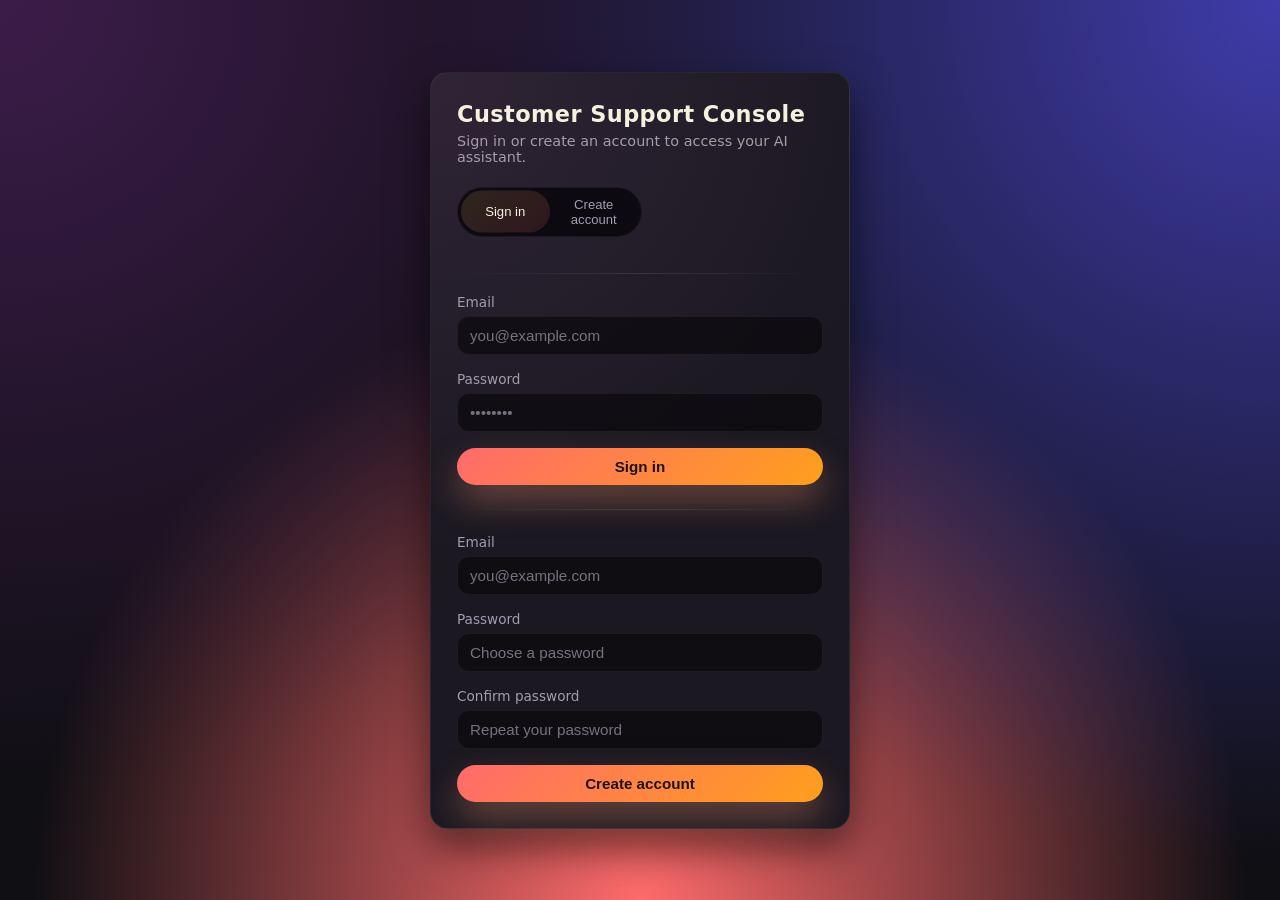
==== frontend/index.html @ c40a1b2e "changes in rag.py for better doc chunking and retrieving" ====
<!DOCTYPE html>
<html lang="en">
  <head>
    <meta charset="UTF-8" />
    <title>Support Portal – Access</title>
    <meta name="viewport" content="width=device-width, initial-scale=1" />
    <link rel="stylesheet" href="/frontend/styles.css" />
  </head>
  <body class="page page--centered">
    <div class="card card--auth">
      <header class="card__header">
        <h1 class="card__title">Customer Support Console</h1>
        <p class="card__subtitle">
          Sign in or create an account to access your AI assistant.
        </p>
      </header>

      <div class="auth-toggle">
        <button
          type="button"
          class="auth-toggle__tab auth-toggle__tab--active"
          data-target="login"
        >
          Sign in
        </button>
        <button type="button" class="auth-toggle__tab" data-target="signup">
          Create account
        </button>
      </div>

      <div class="auth-divider"></div>

      <form id="login-form" class="form auth-form auth-form--visible">
        <div class="form__field">
          <label for="login-email" class="form__label">Email</label>
          <input
            id="login-email"
            name="email"
            type="email"
            class="input"
            placeholder="you@example.com"
            required
          />
        </div>

        <div class="form__field">
          <label for="login-password" class="form__label">Password</label>
          <input
            id="login-password"
            name="password"
            type="password"
            class="input"
            placeholder="••••••••"
            required
          />
        </div>

        <button type="submit" class="button button--primary">
          <span class="button__label">Sign in</span>
        </button>

        <p id="login-error" class="form__error" hidden></p>
      </form>

      <div class="auth-divider auth-divider--between"></div>

      <form id="signup-form" class="form auth-form">
        <div class="form__field">
          <label for="signup-email" class="form__label">Email</label>
          <input
            id="signup-email"
            name="email"
            type="email"
            class="input"
            placeholder="you@example.com"
            required
          />
        </div>

        <div class="form__field">
          <label for="signup-password" class="form__label">Password</label>
          <input
            id="signup-password"
            name="password"
            type="password"
            class="input"
            placeholder="Choose a password"
            minlength="6"
            required
          />
        </div>

        <div class="form__field">
          <label for="signup-password-confirm" class="form__label"
            >Confirm password</label
          >
          <input
            id="signup-password-confirm"
            name="passwordConfirm"
            type="password"
            class="input"
            placeholder="Repeat your password"
            minlength="6"
            required
          />
        </div>

        <button type="submit" class="button button--primary">
          <span class="button__label">Create account</span>
        </button>

        <p id="signup-error" class="form__error" hidden></p>
        <p id="signup-success" class="form__success" hidden>
          Account created. You can now sign in.
        </p>
      </form>
    </div>

    <script src="/frontend/login.js"></script>
  </body>
</html>
---- frontend/styles.css ----
:root {
  --bg: #100f14;
  --bg-elevated: #1c1a21;
  --bg-elevated-soft: #25222d;
  --accent: #ff6b6b; /* coral */
  --accent-soft: #ffd166; /* warm amber */
  --accent-strong: #ff9f1c;
  --text: #f4f1de;
  --text-muted: #a39cae;
  --border-subtle: rgba(255, 255, 255, 0.06);
  --shadow-soft: 0 18px 40px rgba(0, 0, 0, 0.55);
  --radius-lg: 18px;
  --radius-md: 12px;
  --radius-pill: 999px;
  --transition-fast: 160ms ease-out;
}

*,
*::before,
*::after {
  box-sizing: border-box;
}

html,
body {
  margin: 0;
  padding: 0;
}

body {
  min-height: 100vh;
  font-family: system-ui, -apple-system, BlinkMacSystemFont, "SF Pro Text",
    "Segoe UI", sans-serif;
  background:
    radial-gradient(circle at 0% 0%, #3c1c4a 0, transparent 50%),
    radial-gradient(circle at 100% 0%, #3f3caa 0, transparent 55%),
    radial-gradient(circle at 50% 100%, #ff6b6b 0, transparent 55%),
    var(--bg);
  color: var(--text);
  -webkit-font-smoothing: antialiased;
}

.page {
  display: flex;
  min-height: 100vh;
}

.page--centered {
  align-items: center;
  justify-content: center;
  padding: 32px 16px;
}

.card {
  width: 100%;
  max-width: 420px;
  background: radial-gradient(circle at 0 0, #2f2436 0, #1b1821 55%);
  border-radius: var(--radius-lg);
  box-shadow: var(--shadow-soft);
  padding: 28px 26px 26px;
  border: 1px solid var(--border-subtle);
}

.card__header {
  margin-bottom: 22px;
}

.card__title {
  margin: 0 0 6px;
  font-size: 1.4rem;
  letter-spacing: 0.02em;
}

.card__subtitle {
  margin: 0;
  font-size: 0.9rem;
  color: var(--text-muted);
}

.auth-toggle {
  display: inline-flex;
  padding: 3px;
  border-radius: 999px;
  background: rgba(9, 7, 12, 0.85);
  border: 1px solid rgba(255, 255, 255, 0.06);
  margin-bottom: 16px;
}

.auth-toggle__tab {
  flex: 1;
  border-radius: 999px;
  border: none;
  padding: 6px 12px;
  font-size: 0.82rem;
  cursor: pointer;
  background: transparent;
  color: var(--text-muted);
  transition: background var(--transition-fast), color var(--transition-fast),
    transform var(--transition-fast);
}

.auth-toggle__tab--active {
  background: linear-gradient(135deg, rgba(255, 209, 102, 0.14), rgba(255, 107, 107, 0.14));
  color: var(--text);
  transform: translateY(-0.5px);
}

.auth-divider {
  height: 1px;
  background: linear-gradient(
    90deg,
    transparent,
    rgba(255, 255, 255, 0.1),
    transparent
  );
  margin: 20px 0;
}

.auth-divider--between {
  margin: 24px 0;
}

.auth-form {
  display: none;
}

.auth-form--visible {
  display: flex;
}

.form {
  display: flex;
  flex-direction: column;
  gap: 16px;
}

.form__field {
  display: flex;
  flex-direction: column;
  gap: 6px;
}

.form__label {
  font-size: 0.85rem;
  color: var(--text-muted);
}

.input {
  border-radius: 12px;
  border: 1px solid var(--border-subtle);
  background: rgba(10, 9, 14, 0.7);
  color: var(--text);
  padding: 10px 12px;
  font-size: 0.95rem;
  outline: none;
  transition: border-color var(--transition-fast),
    box-shadow var(--transition-fast), background var(--transition-fast);
  resize: none;
}

.input::placeholder {
  color: rgba(163, 156, 174, 0.7);
}

.input:focus {
  border-color: rgba(255, 155, 108, 0.9);
  box-shadow: 0 0 0 1px rgba(255, 155, 108, 0.5);
  background: rgba(10, 9, 14, 0.95);
}

.input--multiline {
  min-height: 40px;
  max-height: 140px;
}

.button {
  border: none;
  border-radius: var(--radius-pill);
  padding: 10px 18px;
  font-size: 0.95rem;
  cursor: pointer;
  display: inline-flex;
  align-items: center;
  justify-content: center;
  gap: 6px;
  transition: transform var(--transition-fast),
    box-shadow var(--transition-fast), background var(--transition-fast),
    opacity 120ms ease-out;
}

.button--primary {
  background: linear-gradient(135deg, var(--accent), var(--accent-strong));
  color: #1f130f;
  font-weight: 600;
  box-shadow: 0 16px 35px rgba(255, 155, 108, 0.35);
}

.button--primary:hover {
  transform: translateY(-1px);
  box-shadow: 0 18px 45px rgba(255, 155, 108, 0.5);
}

.button--primary:active {
  transform: translateY(0);
  box-shadow: 0 10px 24px rgba(255, 155, 108, 0.3);
}

.button--secondary {
  background: rgba(163, 156, 174, 0.12);
  color: var(--text);
  font-weight: 500;
  border: 1px solid rgba(255, 255, 255, 0.08);
  width: 100%;
}

.button--secondary:hover {
  background: rgba(163, 156, 174, 0.18);
  border-color: rgba(255, 255, 255, 0.12);
  transform: translateY(-1px);
}

.button--secondary:active {
  transform: translateY(0);
}

.button:disabled {
  opacity: 0.6;
  cursor: default;
  transform: none;
  box-shadow: none;
}

.button__label {
  white-space: nowrap;
}

.form__error {
  margin: 4px 0 0;
  font-size: 0.85rem;
  color: #ffb3b3;
}

.form__success {
  margin: 4px 0 0;
  font-size: 0.85rem;
  color: #d1ffb3;
}

.layout {
  display: grid;
  grid-template-columns: minmax(0, 260px) minmax(0, 1fr);
  width: 100%;
  min-height: 100vh;
}

.sidebar {
  padding: 20px 18px;
  background: linear-gradient(160deg, #201627 0%, #141018 60%, #241320 100%);
  border-right: 1px solid rgba(255, 255, 255, 0.04);
  display: flex;
  flex-direction: column;
  gap: 22px;
}

.sidebar__brand {
  display: flex;
  align-items: center;
  gap: 10px;
  margin-bottom: 6px;
}

.sidebar__logo {
  width: 28px;
  height: 28px;
  border-radius: 999px;
  display: inline-flex;
  align-items: center;
  justify-content: center;
  background: radial-gradient(circle at 30% 0, #ffd166, #ff6b6b 60%);
  color: #1d1112;
  font-size: 0.9rem;
}

.sidebar__title {
  font-weight: 600;
  letter-spacing: 0.03em;
  font-size: 0.95rem;
}

.sidebar__section {
  margin-top: 8px;
}

.sidebar__section--bottom {
  margin-top: auto;
  padding-top: 20px;
  border-top: 1px solid rgba(255, 255, 255, 0.06);
}

.sidebar__label {
  margin: 0 0 8px;
  font-size: 0.78rem;
  text-transform: uppercase;
  letter-spacing: 0.12em;
  color: var(--text-muted);
}

.chip {
  display: inline-flex;
  align-items: center;
  justify-content: center;
  padding: 6px 12px;
  border-radius: var(--radius-pill);
  border: 1px solid rgba(255, 209, 102, 0.4);
  background: rgba(255, 209, 102, 0.1);
  color: var(--accent-soft);
  font-size: 0.8rem;
  cursor: pointer;
  transition: background var(--transition-fast), transform var(--transition-fast),
    border-color var(--transition-fast);
}

.chip:hover {
  background: rgba(255, 209, 102, 0.18);
  transform: translateY(-0.5px);
  border-color: rgba(255, 209, 102, 0.7);
}

.chat {
  display: flex;
  flex-direction: column;
  padding: 18px 18px 16px;
}

.chat__header {
  display: flex;
  justify-content: space-between;
  align-items: center;
  padding: 10px 12px 12px;
  border-radius: var(--radius-md);
  background: linear-gradient(
    135deg,
    rgba(255, 209, 102, 0.06),
    rgba(255, 107, 107, 0.04)
  );
  border: 1px solid rgba(255, 255, 255, 0.04);
  backdrop-filter: blur(16px);
}

.chat__title {
  margin: 0 0 4px;
  font-size: 1.1rem;
}

.chat__subtitle {
  margin: 0;
  font-size: 0.85rem;
  color: var(--text-muted);
}

.chat__messages {
  flex: 1;
  margin: 14px 0;
  padding: 12px;
  border-radius: var(--radius-md);
  background: rgba(9, 7, 12, 0.7);
  border: 1px solid rgba(255, 255, 255, 0.04);
  overflow-y: auto;
  display: flex;
  flex-direction: column;
  gap: 10px;
}

.chat__composer {
  display: grid;
  grid-template-columns: minmax(0, 1fr) auto;
  gap: 10px;
  align-items: flex-end;
  padding-top: 10px;
  border-top: 1px solid rgba(255, 255, 255, 0.05);
}

.message {
  max-width: 80%;
  padding: 8px 10px;
  border-radius: 14px;
  font-size: 0.9rem;
  line-height: 1.4;
  word-wrap: break-word;
  white-space: pre-wrap;
}

.message--user {
  align-self: flex-end;
  background: linear-gradient(135deg, #ffd166, #ff9f1c);
  color: #26120a;
  border-bottom-right-radius: 4px;
}

.message--bot {
  align-self: flex-start;
  background: rgba(32, 28, 43, 0.9);
  border: 1px solid rgba(255, 255, 255, 0.05);
  border-bottom-left-radius: 4px;
}

.message__meta {
  display: flex;
  justify-content: flex-end;
  gap: 6px;
  margin-top: 4px;
  font-size: 0.72rem;
  color: rgba(244, 241, 222, 0.6);
}

.message__role {
  text-transform: uppercase;
  letter-spacing: 0.14em;
}

.message__time {
  opacity: 0.8;
}

.stream-indicator {
  display: inline-flex;
  gap: 3px;
  margin-left: 6px;
}

.stream-indicator__dot {
  width: 4px;
  height: 4px;
  border-radius: 999px;
  background: rgba(255, 209, 102, 0.9);
  opacity: 0;
  animation: pulse 1s infinite ease-in-out;
}

.stream-indicator__dot:nth-child(2) {
  animation-delay: 0.18s;
}

.stream-indicator__dot:nth-child(3) {
  animation-delay: 0.36s;
}

@keyframes pulse {
  0%,
  100% {
    opacity: 0;
    transform: translateY(0);
  }
  50% {
    opacity: 1;
    transform: translateY(-1px);
  }
}

@media (max-width: 780px) {
  .layout {
    grid-template-columns: minmax(0, 1fr);
  }

  .sidebar {
    display: none;
  }

  .chat {
    padding: 14px 10px 10px;
  }

  .chat__messages {
    padding: 10px;
  }

  .message {
    max-width: 100%;
  }
}
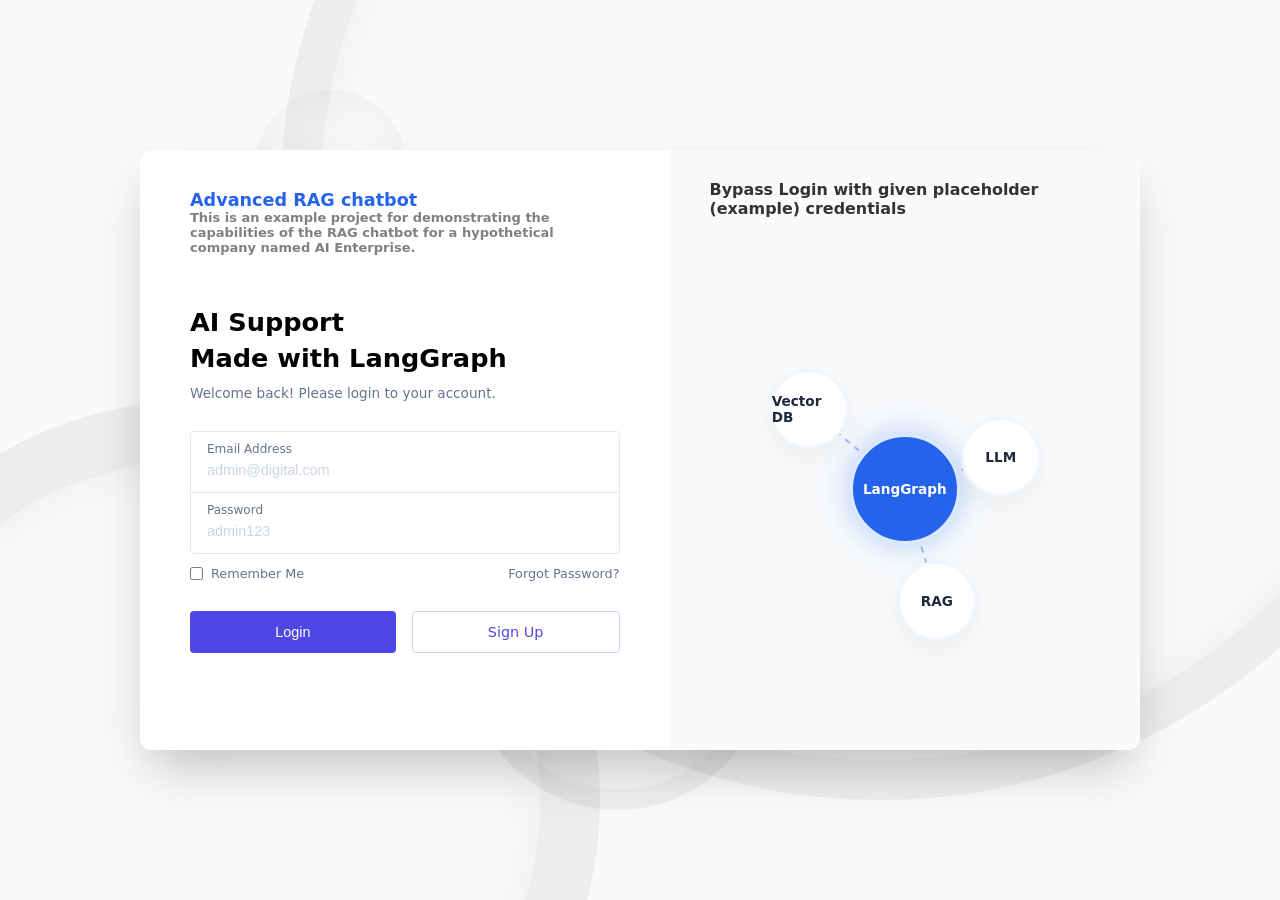
==== commit 0ddd9c11: "Move frontend directory from backend to root" ====
--- a/frontend/index.html
+++ b/frontend/index.html
@@ -1,122 +1,87 @@
 <!DOCTYPE html>
 <html lang="en">
-  <head>
+<head>
     <meta charset="UTF-8" />
-    <title>Support Portal – Access</title>
+    <title>Support Portal – Login</title>
     <meta name="viewport" content="width=device-width, initial-scale=1" />
     <link rel="stylesheet" href="/frontend/styles.css" />
-  </head>
-  <body class="page page--centered">
-    <div class="card card--auth">
-      <header class="card__header">
-        <h1 class="card__title">Customer Support Console</h1>
-        <p class="card__subtitle">
-          Sign in or create an account to access your AI assistant.
-        </p>
-      </header>
+</head>
+<body class="page page-auth">
+    <div class="bg-circles">
+        <div class="circle circle-1"></div>
+        <div class="circle circle-2"></div>
+        <div class="circle circle-3"></div>
+        <div class="circle circle-4"></div>
+    </div>
 
-      <div class="auth-toggle">
-        <button
-          type="button"
-          class="auth-toggle__tab auth-toggle__tab--active"
-          data-target="login"
-        >
-          Sign in
-        </button>
-        <button type="button" class="auth-toggle__tab" data-target="signup">
-          Create account
-        </button>
-      </div>
+    <div class="auth-card">
+        <!-- LEFT SIDE: FORM -->
+        <div class="auth-left">
+            <div class="brand-text">Advanced RAG chatbot <br>
+                <p style="color: grey; font-size: small;">This is an example project for demonstrating the capabilities of the RAG chatbot for a hypothetical company named AI Enterprise.</p>
+            </div>
+            
+            <div class="auth-header">
+                <h1 class="auth-title">AI Support<br>Made with LangGraph</h1>
+                <p class="auth-subtitle">Welcome back! Please login to your account.</p>
+            </div>
 
-      <div class="auth-divider"></div>
+            <form id="login-form" class="form auth-form">
+                <div class="form-group-container">
+                    <div class="form-group border-bottom">
+                        <label for="login-email">Email Address</label>
+                        <input id="login-email" name="email" type="email" class="input" placeholder="admin@digital.com" required />
+                    </div>
+                    <div class="form-group">
+                        <label for="login-password">Password</label>
+                        <input id="login-password" name="password" type="password" class="input" placeholder="admin123"" required />
+                    </div>
+                </div>
 
-      <form id="login-form" class="form auth-form auth-form--visible">
-        <div class="form__field">
-          <label for="login-email" class="form__label">Email</label>
-          <input
-            id="login-email"
-            name="email"
-            type="email"
-            class="input"
-            placeholder="you@example.com"
-            required
-          />
+                <div class="form-options">
+                    <label class="checkbox-label">
+                        <input type="checkbox" />
+                        <span>Remember Me</span>
+                    </label>
+                    <a href="#" class="forgot-link">Forgot Password?</a>
+                </div>
+
+                <div class="action-buttons">
+                    <button type="submit" class="btn btn-primary">Login</button>
+                    <a href="/signup" class="btn btn-outline">Sign Up</a>
+                </div>
+                <p id="login-error" class="form__error" hidden></p>
+            </form>
         </div>
 
-        <div class="form__field">
-          <label for="login-password" class="form__label">Password</label>
-          <input
-            id="login-password"
-            name="password"
-            type="password"
-            class="input"
-            placeholder="••••••••"
-            required
-          />
+        <!-- RIGHT SIDE: RAG/LANGGRAPH ILLUSTRATION -->
+        <div class="auth-right">
+            <nav class="top-nav">
+                <h3>Bypass Login with given placeholder (example) credentials</h3>
+            </nav>
+
+            <div class="illustration-container">
+                <div class="rag-graph">
+                    <!-- Central Node -->
+                    <div class="graph-node center-node">
+                        <span>LangGraph</span>
+                    </div>
+                    <!-- Orbiting Nodes -->
+                    <div class="graph-node orbit-node orbit-1"><span>Vector DB</span></div>
+                    <div class="graph-node orbit-node orbit-2"><span>LLM</span></div>
+                    <div class="graph-node orbit-node orbit-3"><span>RAG</span></div>
+                    
+                    <svg class="connecting-lines">
+                        <line x1="50%" y1="50%" x2="20%" y2="25%" class="pulse-line" />
+                        <line x1="50%" y1="50%" x2="80%" y2="40%" class="pulse-line" />
+                        <line x1="50%" y1="50%" x2="60%" y2="85%" class="pulse-line" />
+                    </svg>
+                </div>
+            </div>
         </div>
-
-        <button type="submit" class="button button--primary">
-          <span class="button__label">Sign in</span>
-        </button>
-
-        <p id="login-error" class="form__error" hidden></p>
-      </form>
-
-      <div class="auth-divider auth-divider--between"></div>
-
-      <form id="signup-form" class="form auth-form">
-        <div class="form__field">
-          <label for="signup-email" class="form__label">Email</label>
-          <input
-            id="signup-email"
-            name="email"
-            type="email"
-            class="input"
-            placeholder="you@example.com"
-            required
-          />
-        </div>
-
-        <div class="form__field">
-          <label for="signup-password" class="form__label">Password</label>
-          <input
-            id="signup-password"
-            name="password"
-            type="password"
-            class="input"
-            placeholder="Choose a password"
-            minlength="6"
-            required
-          />
-        </div>
-
-        <div class="form__field">
-          <label for="signup-password-confirm" class="form__label"
-            >Confirm password</label
-          >
-          <input
-            id="signup-password-confirm"
-            name="passwordConfirm"
-            type="password"
-            class="input"
-            placeholder="Repeat your password"
-            minlength="6"
-            required
-          />
-        </div>
-
-        <button type="submit" class="button button--primary">
-          <span class="button__label">Create account</span>
-        </button>
-
-        <p id="signup-error" class="form__error" hidden></p>
-        <p id="signup-success" class="form__success" hidden>
-          Account created. You can now sign in.
-        </p>
-      </form>
     </div>
 
     <script src="/frontend/login.js"></script>
-  </body>
+</body>
 </html>
 
--- a/frontend/styles.css
+++ b/frontend/styles.css
@@ -1,481 +1,455 @@
+/* --- Variables & Reset --- */
 :root {
-  --bg: #100f14;
-  --bg-elevated: #1c1a21;
-  --bg-elevated-soft: #25222d;
-  --accent: #ff6b6b; /* coral */
-  --accent-soft: #ffd166; /* warm amber */
-  --accent-strong: #ff9f1c;
-  --text: #f4f1de;
-  --text-muted: #a39cae;
-  --border-subtle: rgba(255, 255, 255, 0.06);
-  --shadow-soft: 0 18px 40px rgba(0, 0, 0, 0.55);
-  --radius-lg: 18px;
-  --radius-md: 12px;
-  --radius-pill: 999px;
+  --bg-primary: #3b82f6; /* Bright Blue matches exactly to the image */
+  --bg-chat: #f8fafc;
+  --text-main: #333333;
+  --text-muted: #64748b;
+  --border-color: #e2e8f0;
+  --accent: #2563eb;
+  --radius-lg: 12px;
   --transition-fast: 160ms ease-out;
 }
 
-*,
-*::before,
-*::after {
+*, *::before, *::after {
   box-sizing: border-box;
-}
-
-html,
-body {
   margin: 0;
   padding: 0;
 }
 
 body {
   min-height: 100vh;
-  font-family: system-ui, -apple-system, BlinkMacSystemFont, "SF Pro Text",
-    "Segoe UI", sans-serif;
-  background:
-    radial-gradient(circle at 0% 0%, #3c1c4a 0, transparent 50%),
-    radial-gradient(circle at 100% 0%, #3f3caa 0, transparent 55%),
-    radial-gradient(circle at 50% 100%, #ff6b6b 0, transparent 55%),
-    var(--bg);
-  color: var(--text);
+  font-family: system-ui, -apple-system, BlinkMacSystemFont, "Segoe UI", Roboto, sans-serif;
+  color: var(--text-main);
   -webkit-font-smoothing: antialiased;
-}
-
-.page {
-  display: flex;
-  min-height: 100vh;
-}
-
-.page--centered {
+  overflow-x: hidden;
+}
+
+/* --- Auth Page Styles --- */
+.page-auth {
+  background-color: var(--bg-primary);
+  display: flex;
   align-items: center;
   justify-content: center;
   padding: 32px 16px;
-}
-
-.card {
+  position: relative;
+}
+
+.bg-circles {
+  position: absolute;
+  top: 0; left: 0; width: 100%; height: 100%;
+  z-index: 0; overflow: hidden; pointer-events: none;
+}
+
+.circle {
+  position: absolute;
+  border-radius: 50%;
+  border: 40px solid rgba(0, 0, 0, 0.05);
+  box-shadow: inset 0 0 50px rgba(0, 0, 0, 0.05);
+  animation: bgRotate 60s linear infinite;
+}
+
+@keyframes bgRotate {
+  from { transform: rotate(0deg); }
+  to { transform: rotate(360deg); }
+}
+
+.circle-1 { width: 1200px; height: 1200px; top: -400px; right: -200px; }
+.circle-2 { width: 800px; height: 800px; bottom: -300px; left: -200px; border-width: 60px; }
+.circle-3 { width: 300px; height: 300px; bottom: 10%; right: 40%; border-width: 20px; }
+.circle-4 { width: 150px; height: 150px; top: 10%; left: 20%; background-color: rgba(255, 255, 255, 0.05); border: none; }
+
+.auth-card {
+  position: relative;
+  z-index: 1;
+  background: #ffffff;
+  border-radius: var(--radius-lg);
+  box-shadow: 0 25px 50px -12px rgba(0, 0, 0, 0.25);
   width: 100%;
-  max-width: 420px;
-  background: radial-gradient(circle at 0 0, #2f2436 0, #1b1821 55%);
-  border-radius: var(--radius-lg);
-  box-shadow: var(--shadow-soft);
-  padding: 28px 26px 26px;
-  border: 1px solid var(--border-subtle);
-}
-
-.card__header {
-  margin-bottom: 22px;
-}
-
-.card__title {
-  margin: 0 0 6px;
-  font-size: 1.4rem;
-  letter-spacing: 0.02em;
-}
-
-.card__subtitle {
-  margin: 0;
+  max-width: 1000px;
+  min-height: 600px;
+  display: flex;
+  flex-direction: row;
+  overflow: hidden;
+  animation: slideUp 0.6s cubic-bezier(0.2, 0.8, 0.2, 1);
+}
+
+@keyframes slideUp {
+  from { opacity: 0; transform: translateY(20px); }
+  to { opacity: 1; transform: translateY(0); }
+}
+
+.auth-left {
+  flex: 1.1;
+  padding: 40px 50px;
+  display: flex;
+  flex-direction: column;
+}
+
+.auth-right {
+  flex: 1;
+  background: var(--bg-chat);
+  padding: 30px 40px;
+  display: flex;
+  flex-direction: column;
+}
+
+@media (max-width: 800px) {
+  .auth-card { flex-direction: column; max-width: 500px; }
+  .auth-right { display: none; }
+  .auth-left { padding: 30px; }
+}
+
+/* --- Left Side --- */
+.brand-text {
+  color: var(--accent);
+  font-weight: 700;
+  font-size: 1.1rem;
+  margin-bottom: 50px;
+}
+
+.auth-title {
+  color: black;
+  font-size: 1.6rem;
+  font-weight: 700;
+  line-height: 1.4;
+  margin-bottom: 8px;
+}
+
+.auth-subtitle {
+  color: var(--text-muted);
+  font-size: 0.85rem;
+  margin-bottom: 30px;
+}
+
+.form-group-container {
+  border: 1px solid var(--border-color);
+  border-radius: 4px;
+}
+
+.form-group {
+  display: flex;
+  flex-direction: column;
+  padding: 10px 16px;
+  position: relative;
+  transition: background 0.2s;
+}
+
+.form-group:hover, .form-group:focus-within {
+  background: #f8fafc;
+}
+
+.border-bottom {
+  border-bottom: 1px solid var(--border-color);
+}
+
+.form-group label {
+  font-size: 0.75rem;
+  color: var(--text-muted);
+  margin-bottom: 2px;
+}
+
+.form-group input {
+  border: none;
+  background: transparent;
+  outline: none;
   font-size: 0.9rem;
+  color: var(--text-main);
+  padding: 4px 0;
+  width: 100%;
+}
+
+.form-group input::placeholder {
+  color: #cbd5e1;
+}
+
+.form-options {
+  display: flex;
+  justify-content: space-between;
+  align-items: center;
+  font-size: 0.8rem;
+  margin-top: 12px;
+}
+
+.checkbox-label {
+  display: flex;
+  align-items: center;
+  gap: 8px;
   color: var(--text-muted);
-}
-
-.auth-toggle {
-  display: inline-flex;
-  padding: 3px;
-  border-radius: 999px;
-  background: rgba(9, 7, 12, 0.85);
-  border: 1px solid rgba(255, 255, 255, 0.06);
-  margin-bottom: 16px;
-}
-
-.auth-toggle__tab {
-  flex: 1;
-  border-radius: 999px;
+  cursor: pointer;
+}
+
+.forgot-link {
+  color: var(--text-muted);
+  text-decoration: none;
+}
+.forgot-link:hover { color: var(--accent); }
+
+.action-buttons {
+  display: flex;
+  gap: 16px;
+  margin-top: 30px;
+}
+
+.btn {
+  padding: 12px 24px;
+  border-radius: 4px;
+  font-size: 0.9rem;
+  font-weight: 500;
+  cursor: pointer;
+  text-align: center;
+  text-decoration: none;
   border: none;
-  padding: 6px 12px;
-  font-size: 0.82rem;
-  cursor: pointer;
+  transition: all var(--transition-fast);
+}
+
+.btn-primary {
+  background: #4f46e5;
+  color: white;
+  flex: 1;
+}
+.btn-primary:hover { background: #4338ca; }
+
+.btn-outline {
   background: transparent;
+  color: #4f46e5;
+  border: 1px solid #c7d2fe;
+  flex: 1;
+}
+.btn-outline:hover { background: #e0e7ff; }
+
+/* Status messages */
+.form__error { color: #ef4444; font-size: 0.85rem; margin-top: 12px; }
+.form__success { color: #10b981; font-size: 0.85rem; margin-top: 12px; }
+
+.social-login {
+  margin-top: auto;
+  padding-top: 30px;
+  display: flex;
+  align-items: center;
+  gap: 16px;
+  font-size: 0.85rem;
+}
+
+.social-text {
   color: var(--text-muted);
-  transition: background var(--transition-fast), color var(--transition-fast),
-    transform var(--transition-fast);
-}
-
-.auth-toggle__tab--active {
-  background: linear-gradient(135deg, rgba(255, 209, 102, 0.14), rgba(255, 107, 107, 0.14));
-  color: var(--text);
-  transform: translateY(-0.5px);
-}
-
-.auth-divider {
-  height: 1px;
-  background: linear-gradient(
-    90deg,
-    transparent,
-    rgba(255, 255, 255, 0.1),
-    transparent
-  );
-  margin: 20px 0;
-}
-
-.auth-divider--between {
-  margin: 24px 0;
-}
-
-.auth-form {
-  display: none;
-}
-
-.auth-form--visible {
-  display: flex;
-}
-
-.form {
-  display: flex;
-  flex-direction: column;
+}
+
+.social-links {
+  display: flex;
   gap: 16px;
 }
 
-.form__field {
-  display: flex;
-  flex-direction: column;
-  gap: 6px;
-}
-
-.form__label {
+.social-links a {
+  color: var(--accent);
+  text-decoration: none;
+  font-weight: 600;
+}
+.social-links a:hover { text-decoration: underline; }
+
+/* --- Right Side --- */
+.top-nav {
+  display: flex;
+  gap: 24px;
+  justify-content: flex-end;
   font-size: 0.85rem;
-  color: var(--text-muted);
-}
-
-.input {
-  border-radius: 12px;
-  border: 1px solid var(--border-subtle);
-  background: rgba(10, 9, 14, 0.7);
-  color: var(--text);
-  padding: 10px 12px;
-  font-size: 0.95rem;
-  outline: none;
-  transition: border-color var(--transition-fast),
-    box-shadow var(--transition-fast), background var(--transition-fast);
-  resize: none;
-}
-
-.input::placeholder {
-  color: rgba(163, 156, 174, 0.7);
-}
-
-.input:focus {
-  border-color: rgba(255, 155, 108, 0.9);
-  box-shadow: 0 0 0 1px rgba(255, 155, 108, 0.5);
-  background: rgba(10, 9, 14, 0.95);
-}
-
-.input--multiline {
-  min-height: 40px;
-  max-height: 140px;
-}
-
-.button {
-  border: none;
-  border-radius: var(--radius-pill);
-  padding: 10px 18px;
-  font-size: 0.95rem;
-  cursor: pointer;
-  display: inline-flex;
+  font-weight: 600;
+}
+
+.top-nav a {
+  color: var(--text-main);
+  text-decoration: none;
+  padding-bottom: 4px;
+}
+
+.top-nav a.active {
+  color: var(--accent);
+  border-bottom: 2px solid var(--accent);
+}
+
+.illustration-container {
+  flex: 1;
+  display: flex;
   align-items: center;
   justify-content: center;
-  gap: 6px;
-  transition: transform var(--transition-fast),
-    box-shadow var(--transition-fast), background var(--transition-fast),
-    opacity 120ms ease-out;
-}
-
-.button--primary {
-  background: linear-gradient(135deg, var(--accent), var(--accent-strong));
-  color: #1f130f;
+  position: relative;
+  margin-top: 40px;
+}
+
+/* --- RAG / LangGraph CSS Illustration --- */
+.rag-graph {
+  position: relative;
+  width: 320px;
+  height: 320px;
+}
+
+.graph-node {
+  position: absolute;
+  background: white;
+  border-radius: 50%;
+  display: flex;
+  align-items: center;
+  justify-content: center;
   font-weight: 600;
-  box-shadow: 0 16px 35px rgba(255, 155, 108, 0.35);
-}
-
-.button--primary:hover {
-  transform: translateY(-1px);
-  box-shadow: 0 18px 45px rgba(255, 155, 108, 0.5);
-}
-
-.button--primary:active {
-  transform: translateY(0);
-  box-shadow: 0 10px 24px rgba(255, 155, 108, 0.3);
-}
-
-.button--secondary {
-  background: rgba(163, 156, 174, 0.12);
-  color: var(--text);
-  font-weight: 500;
-  border: 1px solid rgba(255, 255, 255, 0.08);
-  width: 100%;
-}
-
-.button--secondary:hover {
-  background: rgba(163, 156, 174, 0.18);
-  border-color: rgba(255, 255, 255, 0.12);
-  transform: translateY(-1px);
-}
-
-.button--secondary:active {
-  transform: translateY(0);
-}
-
-.button:disabled {
-  opacity: 0.6;
-  cursor: default;
-  transform: none;
-  box-shadow: none;
-}
-
-.button__label {
-  white-space: nowrap;
-}
-
-.form__error {
-  margin: 4px 0 0;
   font-size: 0.85rem;
-  color: #ffb3b3;
-}
-
-.form__success {
-  margin: 4px 0 0;
-  font-size: 0.85rem;
-  color: #d1ffb3;
+  color: #1e293b;
+  z-index: 2;
+  border: 3px solid #eff6ff;
+  box-shadow: 0 10px 25px rgba(0,0,0,0.05);
+}
+
+.center-node {
+  width: 110px;
+  height: 110px;
+  top: 50%;
+  left: 50%;
+  transform: translate(-50%, -50%);
+  background: var(--accent);
+  color: white;
+  border-color: #dbeafe;
+  box-shadow: 0 0 30px rgba(59, 130, 246, 0.4);
+}
+
+.orbit-node {
+  width: 80px;
+  height: 80px;
+}
+
+.orbit-1 { top: 25%; left: 20%; transform: translate(-50%, -50%); animation: floatNode 4s ease-in-out infinite alternate; }
+.orbit-2 { top: 40%; left: 80%; transform: translate(-50%, -50%); animation: floatNode 5s ease-in-out infinite alternate-reverse; }
+.orbit-3 { top: 85%; left: 60%; transform: translate(-50%, -50%); animation: floatNode 4.5s ease-in-out infinite alternate; }
+
+.connecting-lines {
+  position: absolute;
+  top: 0; left: 0;
+  width: 100%; height: 100%;
+  z-index: 1;
+}
+
+.pulse-line {
+  stroke: var(--accent);
+  stroke-width: 2;
+  stroke-dasharray: 6;
+  opacity: 0.4;
+  animation: dash 20s linear infinite;
+}
+
+@keyframes floatNode {
+  0% { transform: translate(-50%, -50%) translateY(0px); }
+  100% { transform: translate(-50%, -50%) translateY(-12px); }
+}
+
+@keyframes dash {
+  to { stroke-dashoffset: 200; }
+}
+
+/* --- Chat Specific (Main App) --- */
+.page { 
+  display: flex; 
+  min-height: 100vh; 
+  background-color: var(--bg-chat); 
 }
 
 .layout {
   display: grid;
-  grid-template-columns: minmax(0, 260px) minmax(0, 1fr);
+  grid-template-columns: 260px 1fr;
   width: 100%;
-  min-height: 100vh;
+  max-width: 1400px;
+  margin: 0 auto;
+  height: 100vh;
+  box-shadow: 0 0 20px rgba(0,0,0,0.05);
+  background: white;
 }
 
 .sidebar {
-  padding: 20px 18px;
-  background: linear-gradient(160deg, #201627 0%, #141018 60%, #241320 100%);
-  border-right: 1px solid rgba(255, 255, 255, 0.04);
-  display: flex;
-  flex-direction: column;
-  gap: 22px;
-}
-
-.sidebar__brand {
-  display: flex;
-  align-items: center;
-  gap: 10px;
-  margin-bottom: 6px;
-}
-
-.sidebar__logo {
-  width: 28px;
-  height: 28px;
-  border-radius: 999px;
-  display: inline-flex;
-  align-items: center;
-  justify-content: center;
-  background: radial-gradient(circle at 30% 0, #ffd166, #ff6b6b 60%);
-  color: #1d1112;
-  font-size: 0.9rem;
-}
-
-.sidebar__title {
-  font-weight: 600;
-  letter-spacing: 0.03em;
-  font-size: 0.95rem;
-}
-
-.sidebar__section {
-  margin-top: 8px;
-}
-
-.sidebar__section--bottom {
-  margin-top: auto;
-  padding-top: 20px;
-  border-top: 1px solid rgba(255, 255, 255, 0.06);
-}
-
-.sidebar__label {
-  margin: 0 0 8px;
-  font-size: 0.78rem;
-  text-transform: uppercase;
-  letter-spacing: 0.12em;
-  color: var(--text-muted);
-}
-
-.chip {
-  display: inline-flex;
-  align-items: center;
-  justify-content: center;
-  padding: 6px 12px;
-  border-radius: var(--radius-pill);
-  border: 1px solid rgba(255, 209, 102, 0.4);
-  background: rgba(255, 209, 102, 0.1);
-  color: var(--accent-soft);
-  font-size: 0.8rem;
-  cursor: pointer;
-  transition: background var(--transition-fast), transform var(--transition-fast),
-    border-color var(--transition-fast);
-}
-
-.chip:hover {
-  background: rgba(255, 209, 102, 0.18);
-  transform: translateY(-0.5px);
-  border-color: rgba(255, 209, 102, 0.7);
-}
+  background: #ffffff;
+  border-right: 1px solid var(--border-color);
+  padding: 24px;
+  display: flex;
+  flex-direction: column;
+}
+
+.sidebar__brand { font-size: 1.2rem; font-weight: bold; color: var(--accent); margin-bottom: 2rem; display: flex; align-items: center; gap: 10px; }
+.sidebar__logo { font-size: 1.5rem; }
+.sidebar__section { margin-bottom: 2rem; }
+.sidebar__label { font-size: 0.8rem; color: var(--text-muted); margin-bottom: 12px; text-transform: uppercase; font-weight: 600; letter-spacing: 0.05em; }
+
+.chip { width: 100%; padding: 12px; background: #eff6ff; color: var(--accent); border: none; border-radius: 6px; cursor: pointer; text-align: left; font-weight: 600; }
+.sidebar__section--bottom { margin-top: auto; margin-bottom: 0; }
+
+.button--secondary { background: white; border: 1px solid var(--border-color); color: var(--text-main); width: 100%; padding: 12px; border-radius: 6px; cursor: pointer; font-weight: 600; transition: background 0.2s;}
+.button--secondary:hover { background: #f8fafc; }
 
 .chat {
   display: flex;
   flex-direction: column;
-  padding: 18px 18px 16px;
-}
-
-.chat__header {
-  display: flex;
-  justify-content: space-between;
-  align-items: center;
-  padding: 10px 12px 12px;
-  border-radius: var(--radius-md);
-  background: linear-gradient(
-    135deg,
-    rgba(255, 209, 102, 0.06),
-    rgba(255, 107, 107, 0.04)
-  );
-  border: 1px solid rgba(255, 255, 255, 0.04);
-  backdrop-filter: blur(16px);
-}
-
-.chat__title {
-  margin: 0 0 4px;
-  font-size: 1.1rem;
-}
-
-.chat__subtitle {
-  margin: 0;
-  font-size: 0.85rem;
-  color: var(--text-muted);
-}
+  background: #ffffff;
+}
+
+.chat__header { padding: 24px 30px; border-bottom: 1px solid var(--border-color); }
+.chat__title { font-size: 1.4rem; color: #0f172a; margin-bottom: 4px; }
+.chat__subtitle { font-size: 0.9rem; color: var(--text-muted); }
 
 .chat__messages {
   flex: 1;
-  margin: 14px 0;
-  padding: 12px;
-  border-radius: var(--radius-md);
-  background: rgba(9, 7, 12, 0.7);
-  border: 1px solid rgba(255, 255, 255, 0.04);
   overflow-y: auto;
-  display: flex;
-  flex-direction: column;
-  gap: 10px;
-}
-
-.chat__composer {
-  display: grid;
-  grid-template-columns: minmax(0, 1fr) auto;
-  gap: 10px;
-  align-items: flex-end;
-  padding-top: 10px;
-  border-top: 1px solid rgba(255, 255, 255, 0.05);
+  padding: 30px;
+  display: flex;
+  flex-direction: column;
+  gap: 20px;
 }
 
 .message {
   max-width: 80%;
-  padding: 8px 10px;
-  border-radius: 14px;
-  font-size: 0.9rem;
-  line-height: 1.4;
-  word-wrap: break-word;
-  white-space: pre-wrap;
-}
-
-.message--user {
-  align-self: flex-end;
-  background: linear-gradient(135deg, #ffd166, #ff9f1c);
-  color: #26120a;
-  border-bottom-right-radius: 4px;
-}
-
-.message--bot {
-  align-self: flex-start;
-  background: rgba(32, 28, 43, 0.9);
-  border: 1px solid rgba(255, 255, 255, 0.05);
-  border-bottom-left-radius: 4px;
-}
-
-.message__meta {
-  display: flex;
-  justify-content: flex-end;
+  display: flex;
+  flex-direction: column;
   gap: 6px;
-  margin-top: 4px;
-  font-size: 0.72rem;
-  color: rgba(244, 241, 222, 0.6);
-}
-
-.message__role {
-  text-transform: uppercase;
-  letter-spacing: 0.14em;
-}
-
-.message__time {
-  opacity: 0.8;
-}
-
-.stream-indicator {
-  display: inline-flex;
-  gap: 3px;
-  margin-left: 6px;
-}
-
-.stream-indicator__dot {
-  width: 4px;
-  height: 4px;
-  border-radius: 999px;
-  background: rgba(255, 209, 102, 0.9);
-  opacity: 0;
-  animation: pulse 1s infinite ease-in-out;
-}
-
-.stream-indicator__dot:nth-child(2) {
-  animation-delay: 0.18s;
-}
-
-.stream-indicator__dot:nth-child(3) {
-  animation-delay: 0.36s;
-}
-
-@keyframes pulse {
-  0%,
-  100% {
-    opacity: 0;
-    transform: translateY(0);
-  }
-  50% {
-    opacity: 1;
-    transform: translateY(-1px);
-  }
-}
-
-@media (max-width: 780px) {
-  .layout {
-    grid-template-columns: minmax(0, 1fr);
-  }
-
-  .sidebar {
-    display: none;
-  }
-
-  .chat {
-    padding: 14px 10px 10px;
-  }
-
-  .chat__messages {
-    padding: 10px;
-  }
-
-  .message {
-    max-width: 100%;
-  }
-}
-
+}
+
+.message--user { align-self: flex-end; }
+.message--bot { align-self: flex-start; }
+
+.message__content {
+  padding: 14px 18px;
+  border-radius: 12px;
+  font-size: 0.95rem;
+  line-height: 1.5;
+}
+
+.message--user .message__content { background: var(--accent); color: white; border-bottom-right-radius: 4px; }
+.message--bot .message__content { background: #f1f5f9; color: #1e293b; border-bottom-left-radius: 4px; border: 1px solid var(--border-color); }
+
+.message__meta { display: flex; gap: 10px; font-size: 0.75rem; color: var(--text-muted); padding: 0 5px; }
+.message--bot .message__meta { flex-direction: row-reverse; }
+
+.chat__composer {
+  padding: 24px 30px;
+  border-top: 1px solid var(--border-color);
+  display: flex;
+  gap: 12px;
+  background: white;
+}
+
+.input--multiline {
+  flex: 1;
+  padding: 14px;
+  border: 1px solid var(--border-color);
+  border-radius: 8px;
+  resize: none;
+  outline: none;
+  font-size: 0.95rem;
+  font-family: inherit;
+}
+.input--multiline:focus { border-color: var(--accent); box-shadow: 0 0 0 3px rgba(37, 99, 235, 0.1); }
+
+.button--primary {
+  padding: 0 28px;
+  border-radius: 8px;
+  background: var(--accent);
+  color: white;
+  border: none;
+  font-weight: 600;
+  cursor: pointer;
+  transition: background 0.2s;
+}
+.button--primary:hover { background: #1d4ed8; }
+
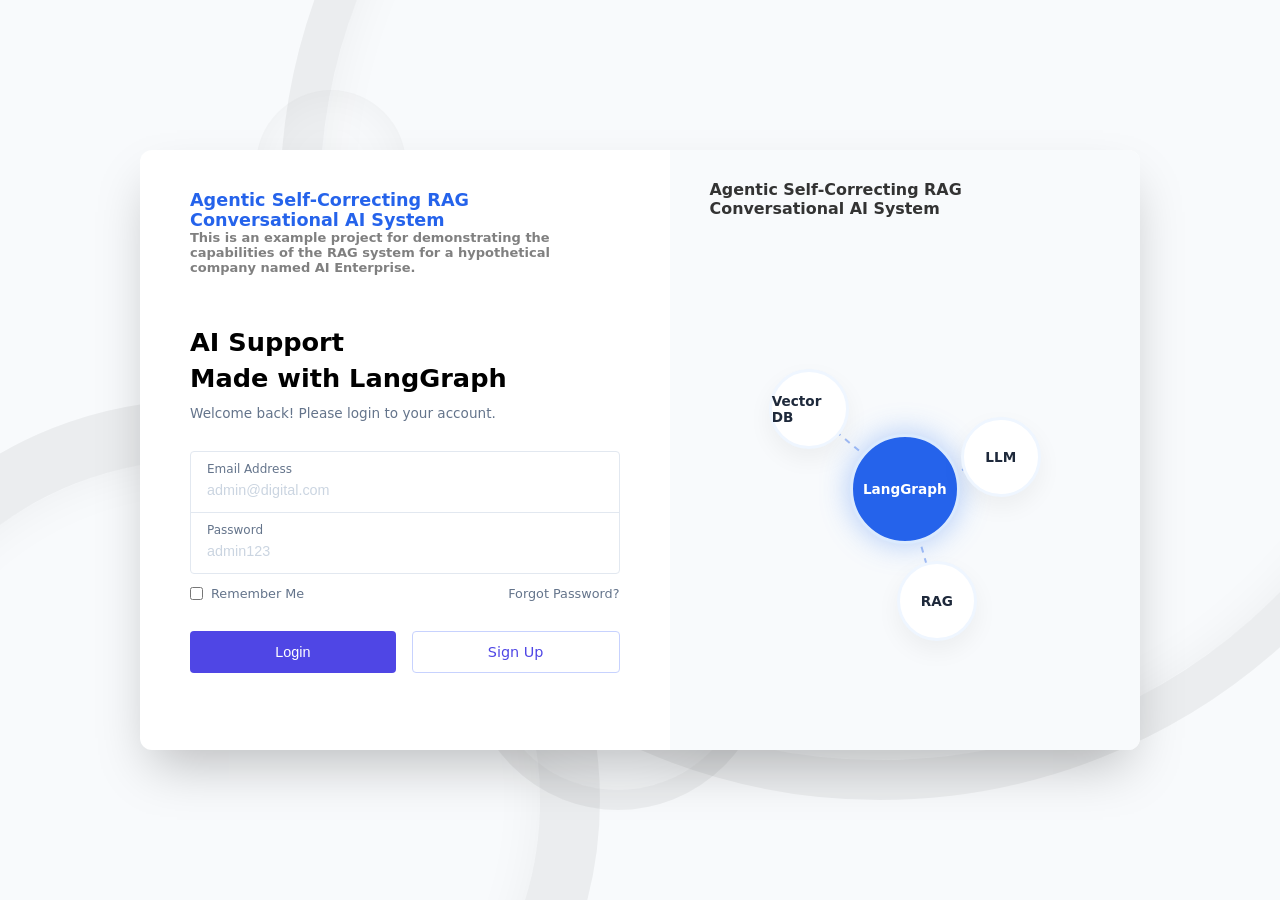
==== commit 8951541c: "Add images and enhance README documentation" ====
--- a/frontend/index.html
+++ b/frontend/index.html
@@ -17,8 +17,8 @@
     <div class="auth-card">
         <!-- LEFT SIDE: FORM -->
         <div class="auth-left">
-            <div class="brand-text">Advanced RAG chatbot <br>
-                <p style="color: grey; font-size: small;">This is an example project for demonstrating the capabilities of the RAG chatbot for a hypothetical company named AI Enterprise.</p>
+            <div class="brand-text">Agentic Self-Correcting RAG Conversational AI System<br>
+                <p style="color: grey; font-size: small;">This is an example project for demonstrating the capabilities of the RAG system for a hypothetical company named AI Enterprise.</p>
             </div>
             
             <div class="auth-header">
@@ -57,7 +57,7 @@
         <!-- RIGHT SIDE: RAG/LANGGRAPH ILLUSTRATION -->
         <div class="auth-right">
             <nav class="top-nav">
-                <h3>Bypass Login with given placeholder (example) credentials</h3>
+                <h3>Agentic Self-Correcting RAG Conversational AI System</h3>
             </nav>
 
             <div class="illustration-container">
@@ -84,4 +84,3 @@
     <script src="/frontend/login.js"></script>
 </body>
 </html>
-
